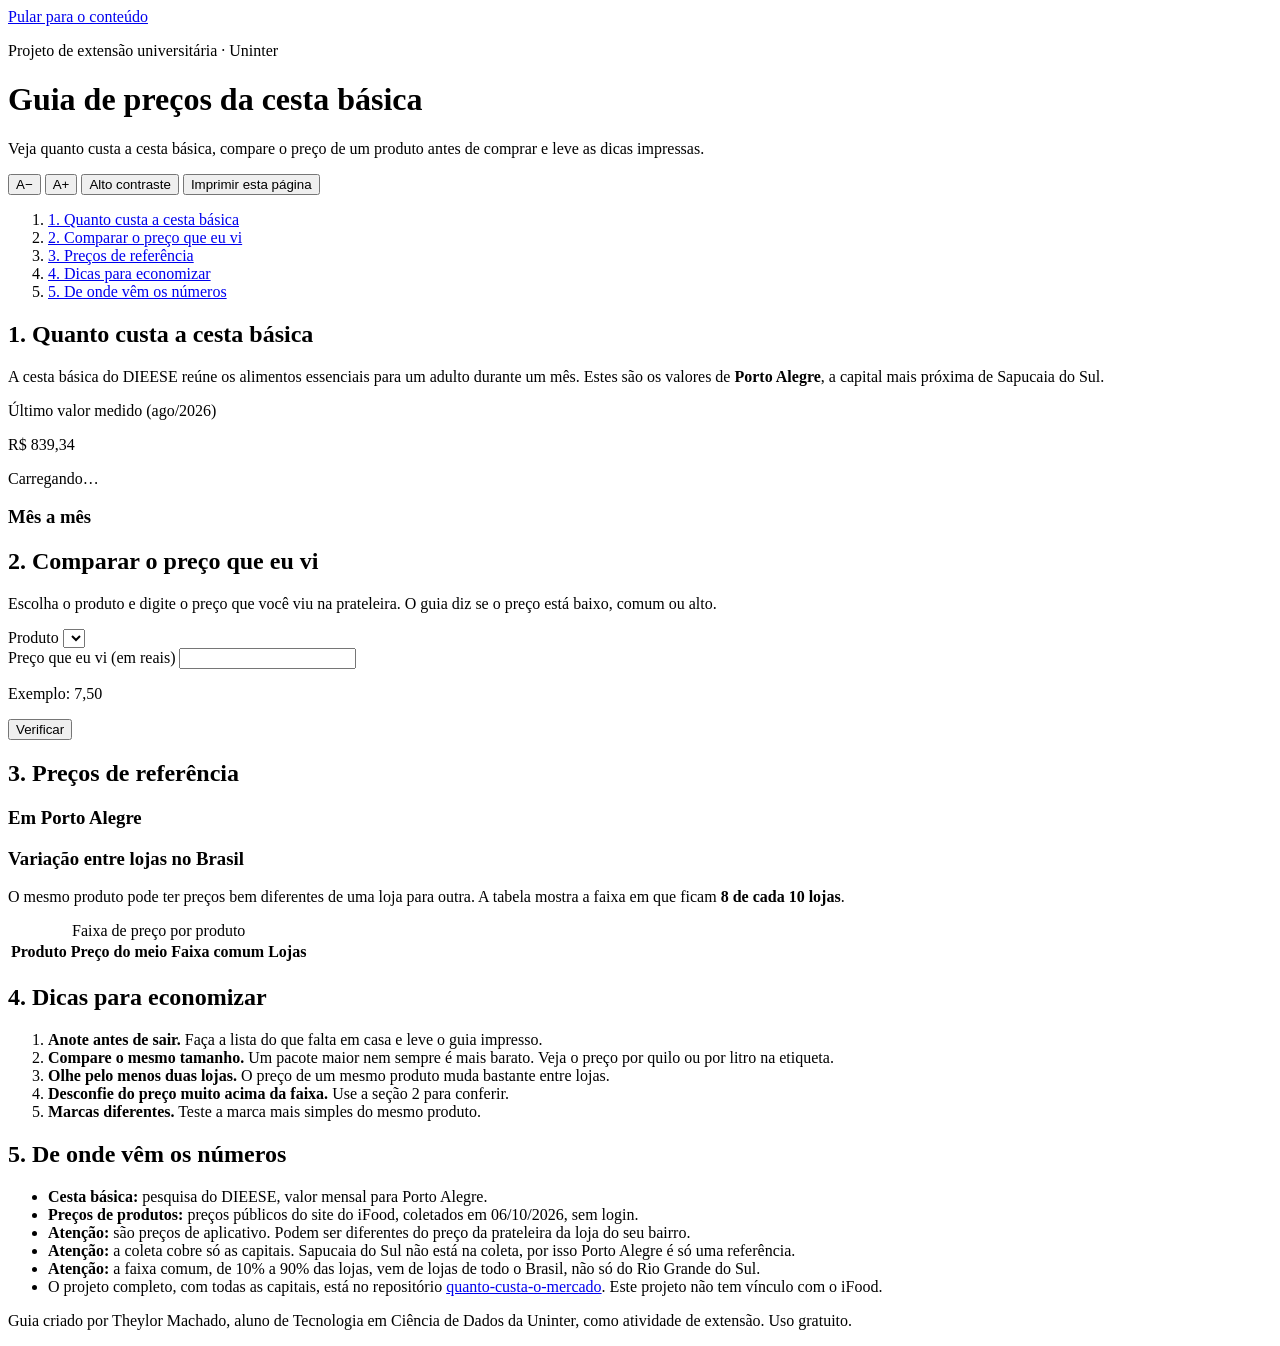
==== guia/index.html @ 08d3038c "feat(guia): add accessible basket price guide page" ====
<!doctype html>
<html lang="pt-BR">
<head>
  <meta charset="utf-8">
  <meta name="viewport" content="width=device-width, initial-scale=1">
  <title>Guia de preços da cesta básica</title>
  <meta name="description" content="Guia simples para comparar preços de alimentos básicos antes de comprar. Letra grande, alto contraste e versão para imprimir.">
  <link rel="stylesheet" href="css/guia.css">
</head>
<body>
  <a class="pular" href="#principal">Pular para o conteúdo</a>

  <header class="topo">
    <div class="conteudo">
      <p class="selo">Projeto de extensão universitária · Uninter</p>
      <h1>Guia de preços da cesta básica</h1>
      <p class="lead">Veja quanto custa a cesta básica, compare o preço de um produto antes de comprar e leve as dicas impressas.</p>
      <div class="ferramentas" role="group" aria-label="Ajustes de leitura">
        <button type="button" id="menos" aria-label="Diminuir letra">A−</button>
        <button type="button" id="mais" aria-label="Aumentar letra">A+</button>
        <button type="button" id="contraste" aria-pressed="false">Alto contraste</button>
        <button type="button" id="imprimir">Imprimir esta página</button>
      </div>
    </div>
  </header>

  <main id="principal" class="conteudo">
    <nav class="indice" aria-label="Neste guia">
      <ol>
        <li><a href="#cesta">1. Quanto custa a cesta básica</a></li>
        <li><a href="#comparar">2. Comparar o preço que eu vi</a></li>
        <li><a href="#referencias">3. Preços de referência</a></li>
        <li><a href="#dicas">4. Dicas para economizar</a></li>
        <li><a href="#fontes">5. De onde vêm os números</a></li>
      </ol>
    </nav>

    <section id="cesta" aria-labelledby="t-cesta">
      <h2 id="t-cesta">1. Quanto custa a cesta básica</h2>
      <p>A cesta básica do DIEESE reúne os alimentos essenciais para um adulto durante um mês. Estes são os valores de <strong>Porto Alegre</strong>, a capital mais próxima de Sapucaia do Sul.</p>
      <div class="destaque" id="cesta-destaque" aria-live="polite">
        <p class="rotulo">Último valor medido (<span id="cesta-mes">ago/2026</span>)</p>
        <p class="numero" id="cesta-valor">R$ 839,34</p>
        <p id="cesta-variacao">Carregando…</p>
      </div>
      <h3>Mês a mês</h3>
      <ul class="barras" id="cesta-barras" aria-label="Valor da cesta básica em Porto Alegre, mês a mês"></ul>
    </section>

    <section id="comparar" aria-labelledby="t-comparar">
      <h2 id="t-comparar">2. Comparar o preço que eu vi</h2>
      <p>Escolha o produto e digite o preço que você viu na prateleira. O guia diz se o preço está baixo, comum ou alto.</p>
      <form id="form-comparar" class="cartao" novalidate>
        <div class="campo">
          <label for="produto">Produto</label>
          <select id="produto" name="produto"></select>
        </div>
        <div class="campo">
          <label for="preco">Preço que eu vi (em reais)</label>
          <input id="preco" name="preco" type="text" inputmode="decimal" autocomplete="off" aria-describedby="preco-ajuda">
          <p id="preco-ajuda" class="ajuda">Exemplo: 7,50</p>
        </div>
        <button type="submit" class="principal">Verificar</button>
      </form>
      <div id="resultado" class="resultado" role="status" aria-live="polite" hidden></div>
    </section>

    <section id="referencias" aria-labelledby="t-ref">
      <h2 id="t-ref">3. Preços de referência</h2>
      <h3>Em Porto Alegre</h3>
      <ul class="lista-preco" id="ref-pa"></ul>
      <h3>Variação entre lojas no Brasil</h3>
      <p>O mesmo produto pode ter preços bem diferentes de uma loja para outra. A tabela mostra a faixa em que ficam <strong>8 de cada 10 lojas</strong>.</p>
      <div class="tabela-rolagem" tabindex="0" role="region" aria-label="Tabela de faixa de preços por produto">
        <table id="tabela-itens">
          <caption class="so-leitor">Faixa de preço por produto</caption>
          <thead>
            <tr><th scope="col">Produto</th><th scope="col">Preço do meio</th><th scope="col">Faixa comum</th><th scope="col">Lojas</th></tr>
          </thead>
          <tbody></tbody>
        </table>
      </div>
    </section>

    <section id="dicas" aria-labelledby="t-dicas">
      <h2 id="t-dicas">4. Dicas para economizar</h2>
      <ol class="dicas">
        <li><strong>Anote antes de sair.</strong> Faça a lista do que falta em casa e leve o guia impresso.</li>
        <li><strong>Compare o mesmo tamanho.</strong> Um pacote maior nem sempre é mais barato. Veja o preço por quilo ou por litro na etiqueta.</li>
        <li><strong>Olhe pelo menos duas lojas.</strong> O preço de um mesmo produto muda bastante entre lojas.</li>
        <li><strong>Desconfie do preço muito acima da faixa.</strong> Use a seção 2 para conferir.</li>
        <li><strong>Marcas diferentes.</strong> Teste a marca mais simples do mesmo produto.</li>
      </ol>
    </section>

    <section id="fontes" aria-labelledby="t-fontes">
      <h2 id="t-fontes">5. De onde vêm os números</h2>
      <ul class="notas">
        <li><strong>Cesta básica:</strong> pesquisa do DIEESE, valor mensal para Porto Alegre.</li>
        <li><strong>Preços de produtos:</strong> preços públicos do site do iFood, coletados em <span id="coleta">06/10/2026</span>, sem login.</li>
        <li><strong>Atenção:</strong> são preços de aplicativo. Podem ser diferentes do preço da prateleira da loja do seu bairro.</li>
        <li><strong>Atenção:</strong> a coleta cobre só as capitais. Sapucaia do Sul não está na coleta, por isso Porto Alegre é só uma referência.</li>
        <li><strong>Atenção:</strong> a faixa comum, de 10% a 90% das lojas, vem de lojas de todo o Brasil, não só do Rio Grande do Sul.</li>
        <li>O projeto completo, com todas as capitais, está no repositório <a href="https://github.com/theylor999/quanto-custa-o-mercado">quanto-custa-o-mercado</a>. Este projeto não tem vínculo com o iFood.</li>
      </ul>
    </section>
  </main>

  <footer class="rodape">
    <div class="conteudo">
      <p>Guia criado por Theylor Machado, aluno de Tecnologia em Ciência de Dados da Uninter, como atividade de extensão. Uso gratuito.</p>
    </div>
  </footer>

  <script src="js/dados.js"></script>
  <script src="js/guia.js"></script>
</body>
</html>
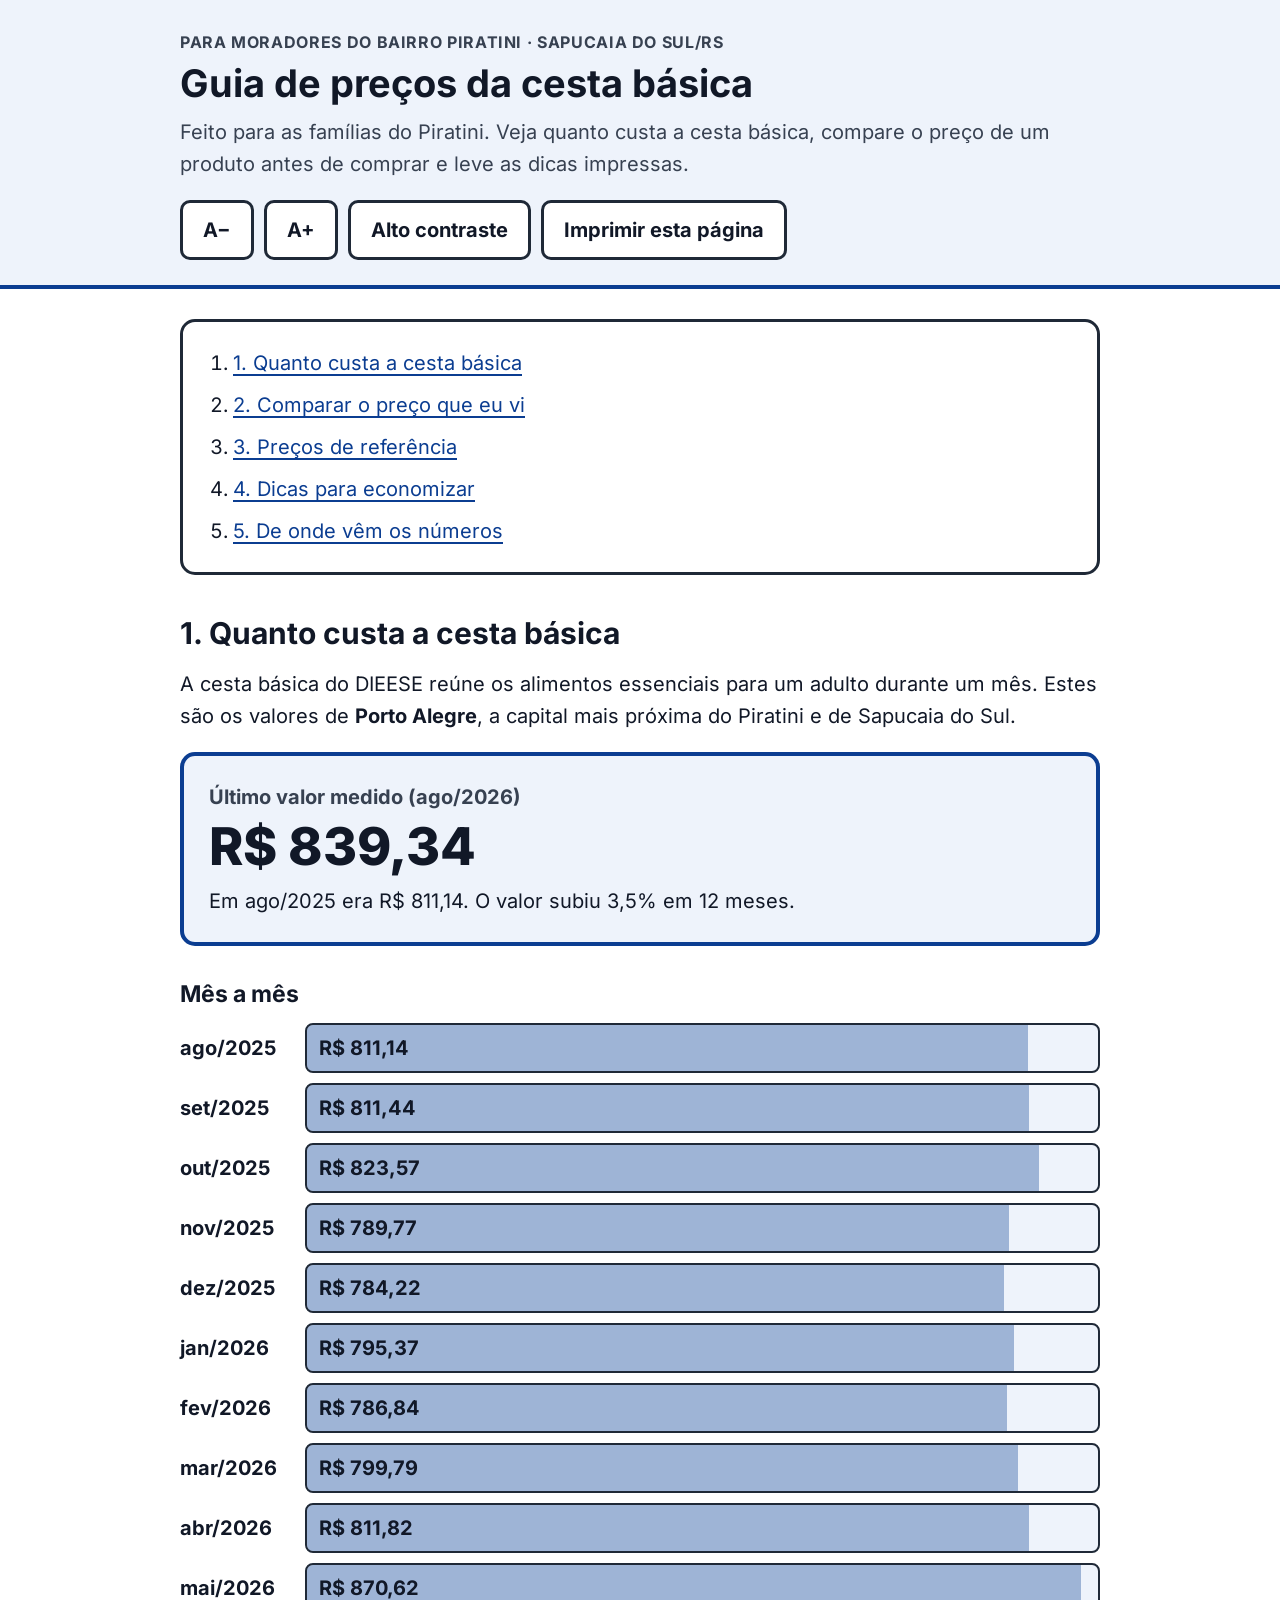
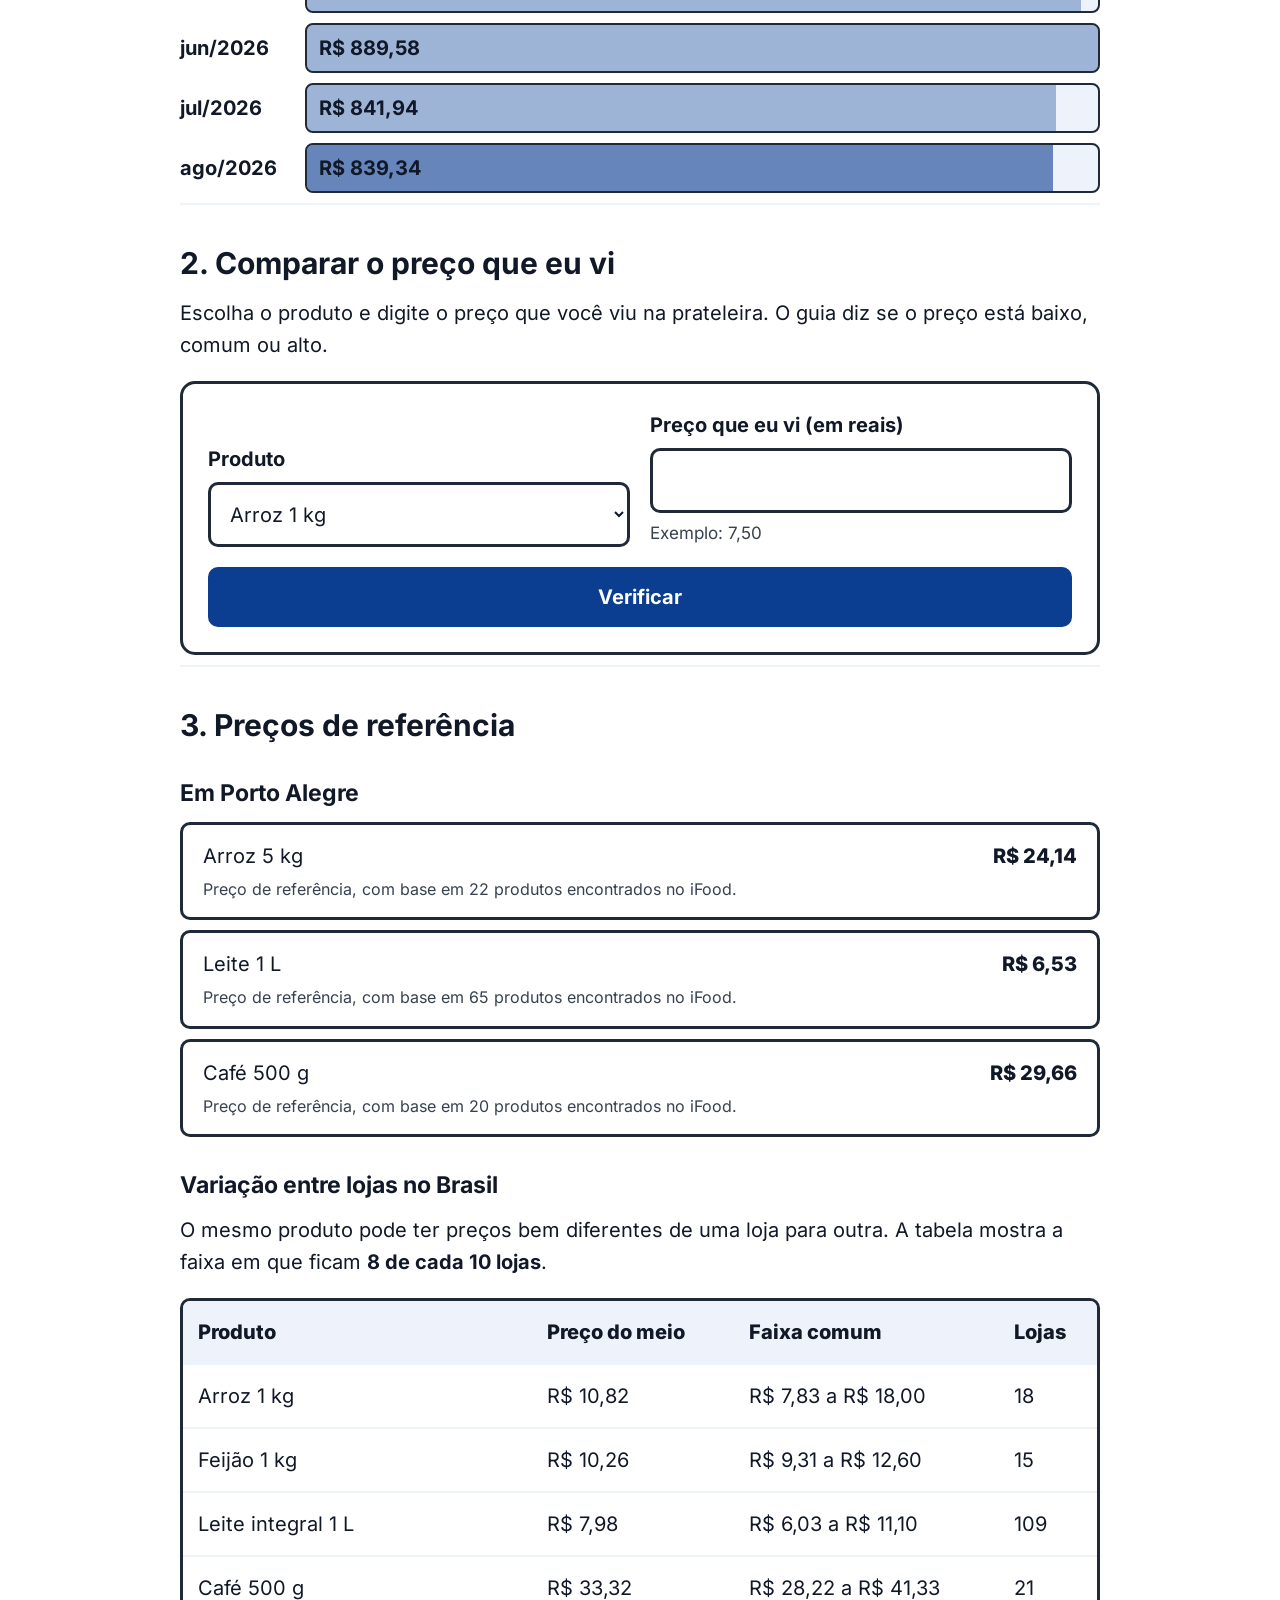
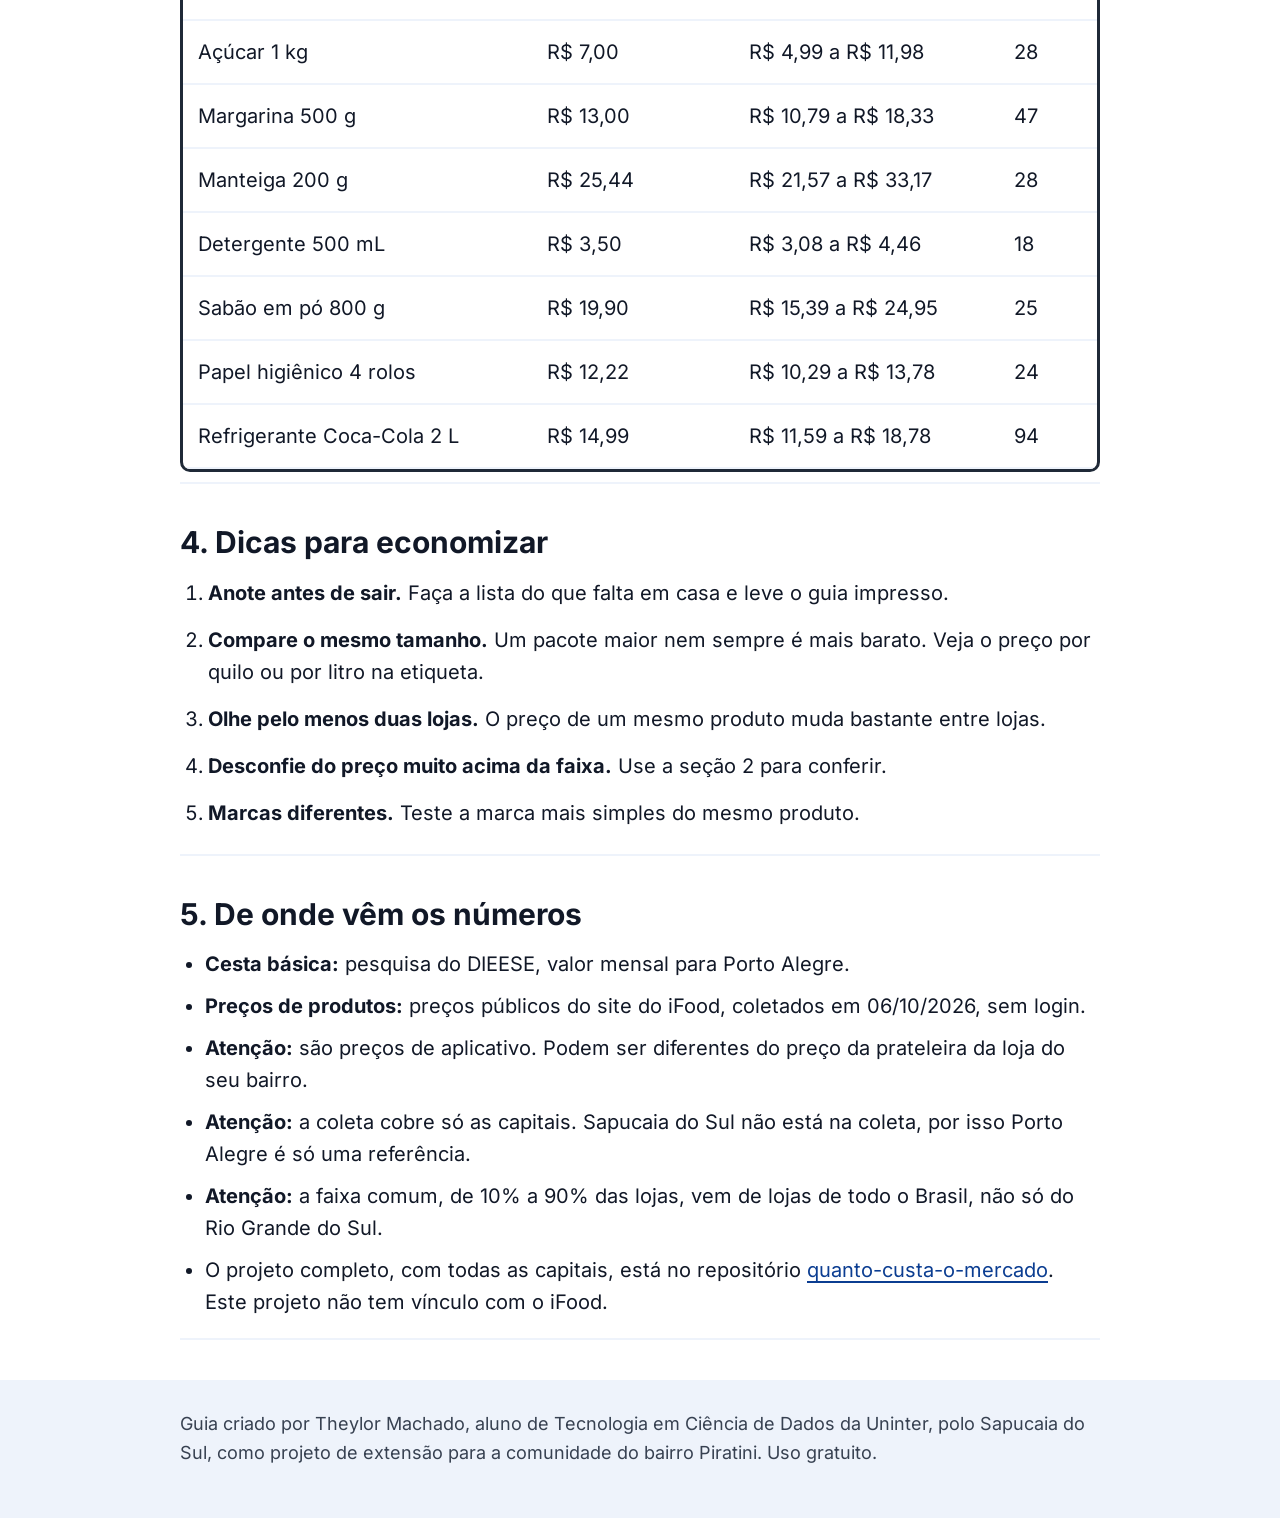
==== commit a9caadfa: "feat(guia): focus the text on the Piratini community" ====
--- a/guia/index.html
+++ b/guia/index.html
@@ -12,9 +12,9 @@
 
   <header class="topo">
     <div class="conteudo">
-      <p class="selo">Projeto de extensão universitária · Uninter</p>
+      <p class="selo">Para moradores do bairro Piratini · Sapucaia do Sul/RS</p>
       <h1>Guia de preços da cesta básica</h1>
-      <p class="lead">Veja quanto custa a cesta básica, compare o preço de um produto antes de comprar e leve as dicas impressas.</p>
+      <p class="lead">Feito para as famílias do Piratini. Veja quanto custa a cesta básica, compare o preço de um produto antes de comprar e leve as dicas impressas.</p>
       <div class="ferramentas" role="group" aria-label="Ajustes de leitura">
         <button type="button" id="menos" aria-label="Diminuir letra">A−</button>
         <button type="button" id="mais" aria-label="Aumentar letra">A+</button>
@@ -37,7 +37,7 @@
 
     <section id="cesta" aria-labelledby="t-cesta">
       <h2 id="t-cesta">1. Quanto custa a cesta básica</h2>
-      <p>A cesta básica do DIEESE reúne os alimentos essenciais para um adulto durante um mês. Estes são os valores de <strong>Porto Alegre</strong>, a capital mais próxima de Sapucaia do Sul.</p>
+      <p>A cesta básica do DIEESE reúne os alimentos essenciais para um adulto durante um mês. Estes são os valores de <strong>Porto Alegre</strong>, a capital mais próxima do Piratini e de Sapucaia do Sul.</p>
       <div class="destaque" id="cesta-destaque" aria-live="polite">
         <p class="rotulo">Último valor medido (<span id="cesta-mes">ago/2026</span>)</p>
         <p class="numero" id="cesta-valor">R$ 839,34</p>
@@ -108,7 +108,7 @@
 
   <footer class="rodape">
     <div class="conteudo">
-      <p>Guia criado por Theylor Machado, aluno de Tecnologia em Ciência de Dados da Uninter, como atividade de extensão. Uso gratuito.</p>
+      <p>Guia criado por Theylor Machado, aluno de Tecnologia em Ciência de Dados da Uninter, polo Sapucaia do Sul, como projeto de extensão para a comunidade do bairro Piratini. Uso gratuito.</p>
     </div>
   </footer>
 
--- a/guia/css/guia.css
+++ b/guia/css/guia.css
@@ -0,0 +1,282 @@
+@font-face {
+  font-family: "Inter";
+  src: url("../fonts/inter-latin-wght-normal.woff2") format("woff2");
+  font-weight: 100 900;
+  font-display: swap;
+}
+
+:root {
+  --fundo: #ffffff;
+  --fundo-suave: #eef3fb;
+  --texto: #111827;
+  --texto-suave: #374151;
+  --acento: #0b3d91;
+  --acento-texto: #ffffff;
+  --borda: #1f2937;
+  --alerta-fundo: #fff4d6;
+  --ok: #0b5c2a;
+  --atencao: #8a4b00;
+  --perigo: #9b1c1c;
+  --tamanho: 20px;
+}
+
+:root[data-tamanho="grande"] { --tamanho: 24px; }
+:root[data-tamanho="enorme"] { --tamanho: 28px; }
+
+:root[data-contraste="alto"] {
+  --fundo: #000000;
+  --fundo-suave: #111111;
+  --texto: #ffffff;
+  --texto-suave: #f3f4f6;
+  --acento: #ffd400;
+  --acento-texto: #000000;
+  --borda: #ffffff;
+  --alerta-fundo: #1a1a1a;
+  --ok: #7dff9b;
+  --atencao: #ffd400;
+  --perigo: #ff9b9b;
+}
+
+* { box-sizing: border-box; }
+
+html { font-size: var(--tamanho); }
+
+body {
+  margin: 0;
+  background: var(--fundo);
+  color: var(--texto);
+  font-family: "Inter", system-ui, -apple-system, "Segoe UI", Arial, sans-serif;
+  line-height: 1.6;
+}
+
+.conteudo {
+  width: min(100% - 2rem, 46rem);
+  margin-inline: auto;
+}
+
+.pular {
+  position: absolute;
+  left: 1rem;
+  top: -4rem;
+  padding: 0.75rem 1rem;
+  background: var(--acento);
+  color: var(--acento-texto);
+  font-weight: 700;
+  z-index: 10;
+}
+.pular:focus { top: 1rem; }
+
+a { color: var(--acento); text-underline-offset: 0.2em; }
+:root[data-contraste="alto"] a { color: var(--acento); }
+
+:focus-visible {
+  outline: 4px solid #ff6a00;
+  outline-offset: 3px;
+}
+:root[data-contraste="alto"] :focus-visible { outline-color: #00e5ff; }
+
+.topo {
+  background: var(--fundo-suave);
+  border-bottom: 4px solid var(--acento);
+  padding: 1.5rem 0 1.25rem;
+}
+.selo {
+  margin: 0 0 0.25rem;
+  font-size: 0.8rem;
+  font-weight: 700;
+  letter-spacing: 0.04em;
+  text-transform: uppercase;
+  color: var(--texto-suave);
+}
+h1 { margin: 0 0 0.5rem; font-size: 1.9rem; line-height: 1.2; }
+h2 { margin: 0 0 0.75rem; font-size: 1.5rem; line-height: 1.25; }
+h3 { margin: 1.5rem 0 0.5rem; font-size: 1.15rem; }
+.lead { margin: 0 0 1rem; color: var(--texto-suave); }
+p { margin: 0 0 1rem; }
+
+.ferramentas { display: flex; flex-wrap: wrap; gap: 0.5rem; }
+
+button, select, input {
+  font: inherit;
+  color: var(--texto);
+}
+
+button {
+  min-height: 3rem;
+  min-width: 3rem;
+  padding: 0.5rem 1rem;
+  border: 3px solid var(--borda);
+  border-radius: 0.5rem;
+  background: var(--fundo);
+  font-weight: 700;
+  cursor: pointer;
+}
+button[aria-pressed="true"] {
+  background: var(--acento);
+  color: var(--acento-texto);
+  border-color: var(--acento);
+}
+button.principal {
+  background: var(--acento);
+  color: var(--acento-texto);
+  border-color: var(--acento);
+  width: 100%;
+}
+:root[data-contraste="alto"] button { background: #000; }
+:root[data-contraste="alto"] button.principal,
+:root[data-contraste="alto"] button[aria-pressed="true"] { background: var(--acento); color: var(--acento-texto); }
+
+main { padding-bottom: 2rem; }
+section { padding: 2rem 0 0.5rem; border-bottom: 2px solid var(--fundo-suave); }
+
+.indice {
+  margin-top: 1.5rem;
+  padding: 1rem 1.25rem;
+  border: 3px solid var(--borda);
+  border-radius: 0.75rem;
+}
+.indice ol { margin: 0; padding-left: 1.25rem; }
+.indice li { padding: 0.25rem 0; }
+
+.destaque {
+  padding: 1.25rem;
+  border: 4px solid var(--acento);
+  border-radius: 0.75rem;
+  background: var(--fundo-suave);
+}
+.destaque .rotulo { margin: 0; font-weight: 700; color: var(--texto-suave); }
+.destaque .numero { margin: 0.25rem 0 0.5rem; font-size: 2.6rem; font-weight: 800; line-height: 1.1; }
+.destaque p:last-child { margin-bottom: 0; }
+
+.barras { list-style: none; margin: 0; padding: 0; display: grid; gap: 0.5rem; }
+.barras li {
+  display: grid;
+  grid-template-columns: 5.5rem 1fr;
+  align-items: center;
+  gap: 0.75rem;
+}
+.barras .mes { font-weight: 700; }
+.barras .trilho {
+  position: relative;
+  min-height: 2.25rem;
+  background: var(--fundo-suave);
+  border: 2px solid var(--borda);
+  border-radius: 0.4rem;
+  overflow: hidden;
+}
+.barras .preenchido {
+  position: absolute;
+  inset: 0 auto 0 0;
+  background: var(--acento);
+  opacity: 0.35;
+}
+.barras .valor {
+  position: relative;
+  display: block;
+  padding: 0.35rem 0.6rem;
+  font-weight: 700;
+}
+.barras li.atual .preenchido { opacity: 0.6; }
+
+.cartao {
+  display: grid;
+  gap: 1rem;
+  padding: 1.25rem;
+  border: 3px solid var(--borda);
+  border-radius: 0.75rem;
+}
+.campo label { display: block; margin-bottom: 0.35rem; font-weight: 700; }
+select, input {
+  width: 100%;
+  min-height: 3.25rem;
+  padding: 0.5rem 0.75rem;
+  border: 3px solid var(--borda);
+  border-radius: 0.5rem;
+  background: var(--fundo);
+}
+.ajuda { margin: 0.35rem 0 0; font-size: 0.85rem; color: var(--texto-suave); }
+
+.resultado {
+  margin-top: 1rem;
+  padding: 1.25rem;
+  border: 4px solid var(--borda);
+  border-radius: 0.75rem;
+  background: var(--alerta-fundo);
+}
+.resultado .veredito { margin: 0 0 0.5rem; font-size: 1.5rem; font-weight: 800; }
+.resultado p:last-child { margin-bottom: 0; }
+.resultado.baixo { border-color: var(--ok); }
+.resultado.baixo .veredito { color: var(--ok); }
+.resultado.comum { border-color: var(--acento); }
+.resultado.alto { border-color: var(--perigo); }
+.resultado.alto .veredito { color: var(--perigo); }
+.resultado.erro { border-color: var(--atencao); }
+.resultado.erro .veredito { color: var(--atencao); }
+
+.lista-preco { list-style: none; margin: 0; padding: 0; display: grid; gap: 0.5rem; }
+.lista-preco li {
+  display: flex;
+  flex-wrap: wrap;
+  justify-content: space-between;
+  gap: 0.25rem 1rem;
+  padding: 0.75rem 1rem;
+  border: 3px solid var(--borda);
+  border-radius: 0.5rem;
+}
+.lista-preco .preco { font-weight: 800; }
+.lista-preco small { flex-basis: 100%; color: var(--texto-suave); font-size: 0.8rem; }
+
+.tabela-rolagem { overflow-x: auto; border: 3px solid var(--borda); border-radius: 0.5rem; }
+table { width: 100%; border-collapse: collapse; min-width: 30rem; }
+th, td { padding: 0.75rem; text-align: left; border-bottom: 2px solid var(--fundo-suave); vertical-align: top; }
+th { background: var(--fundo-suave); font-weight: 800; }
+
+.dicas { margin: 0; padding-left: 1.4rem; }
+.dicas li { margin-bottom: 0.75rem; }
+.notas { margin: 0; padding-left: 1.25rem; }
+.notas li { margin-bottom: 0.5rem; }
+
+.rodape { padding: 1.5rem 0 2.5rem; background: var(--fundo-suave); }
+.rodape p { margin: 0; font-size: 0.9rem; color: var(--texto-suave); }
+
+.so-leitor {
+  position: absolute;
+  width: 1px;
+  height: 1px;
+  overflow: hidden;
+  clip: rect(0 0 0 0);
+  white-space: nowrap;
+}
+
+@media (min-width: 40rem) {
+  .cartao { grid-template-columns: 1fr 1fr; align-items: end; }
+  .cartao button.principal { grid-column: 1 / -1; }
+}
+
+@media (prefers-reduced-motion: reduce) {
+  * { scroll-behavior: auto !important; transition: none !important; animation: none !important; }
+}
+
+@media print {
+  :root, :root[data-contraste="alto"] {
+    --fundo: #ffffff;
+    --fundo-suave: #ffffff;
+    --texto: #000000;
+    --texto-suave: #000000;
+    --acento: #000000;
+    --acento-texto: #ffffff;
+    --borda: #000000;
+    --alerta-fundo: #ffffff;
+    --ok: #000000;
+    --atencao: #000000;
+    --perigo: #000000;
+    --tamanho: 14px;
+  }
+  .ferramentas, .pular, .indice, #comparar, .tabela-rolagem a { display: none !important; }
+  .topo { border-bottom: 2px solid #000; padding: 0 0 0.5rem; }
+  section { break-inside: avoid; padding-top: 1rem; border: 0; }
+  .barras .preenchido { opacity: 1; background: #bbb; }
+  .barras .valor { color: #000; }
+  a { color: #000; text-decoration: none; }
+  .rodape { padding: 0.5rem 0 0; }
+}
